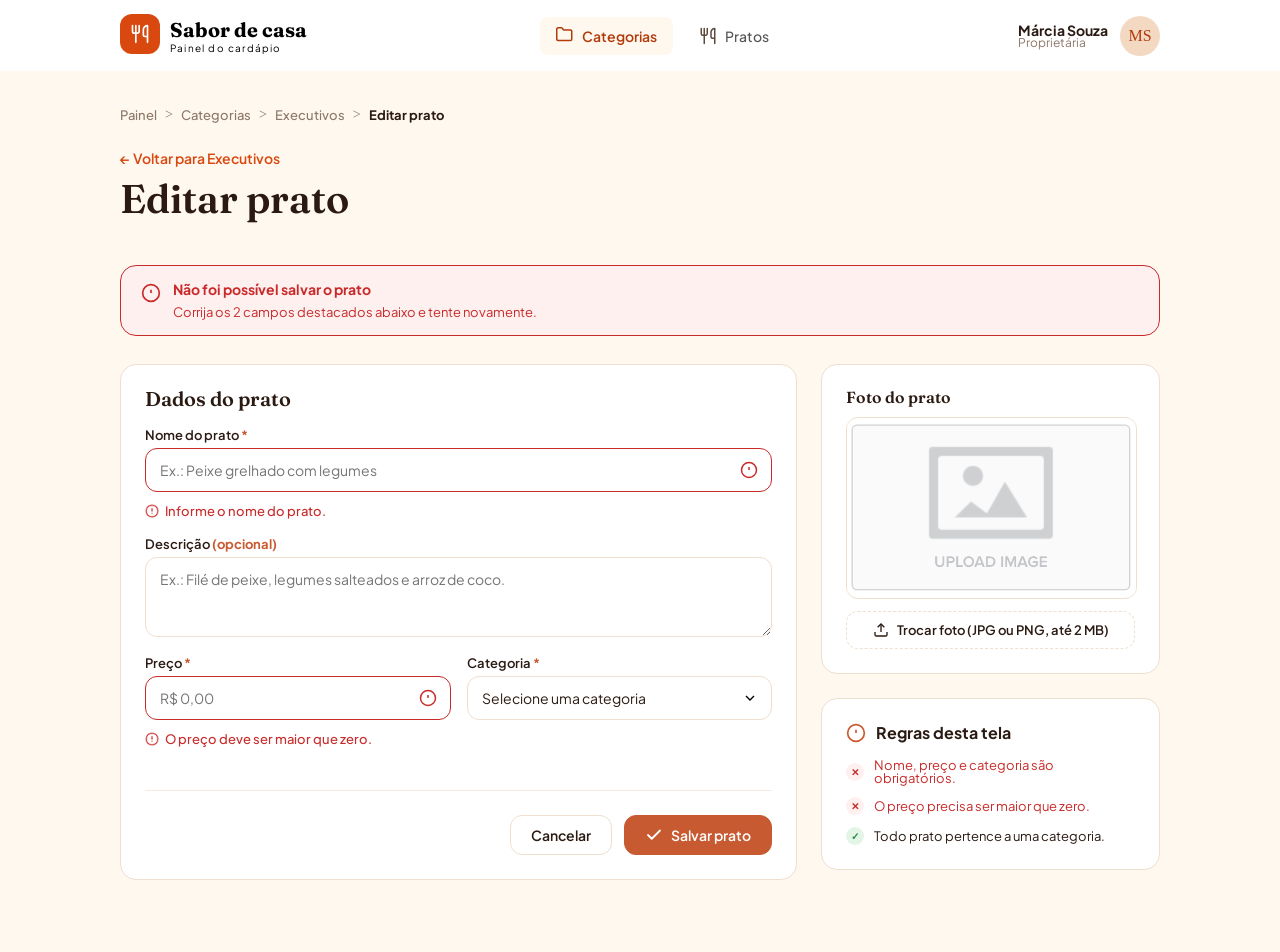
==== editar_prato.html @ 164149b3 "tela edittar prato em inacabada" ====
<!DOCTYPE html>
<html lang="pt-BR">

<head>
    <meta charset="UTF-8">
    <meta name="viewport" content="width=device-width, initial-scale=1.0">
    <title>Sabor de casa</title>
    <link rel="stylesheet" href="styles/reset.css">
    <link rel="stylesheet" href="style.css">
    <link rel="preconnect" href="https://fonts.googleapis.com">
    <link rel="preconnect" href="https://fonts.gstatic.com" crossorigin>
    <link
        href="https://fonts.googleapis.com/css2?family=Fraunces:ital,opsz,wght@0,9..144,100..900;1,9..144,100..900&family=Plus+Jakarta+Sans:ital,wght@0,200..800;1,200..800&display=swap"
        rel="stylesheet">

</head>

<body>
    <header>
        <div class="header_container">
            <div class="header_cabecalho">
                <div class="header_cabecalho_logo">
                    <img class="header_cabecalho_logo_img" src="img/Frame.svg" alt="">
                </div>
                <div class="cabecalho_titulo">
                    <h1>Sabor de casa</h1>
                    <p>Painel do cardápio</p>
                </div>
            </div>

            <div class="header_navegacao">
                <nav>
                    <ul>
                        <!-- Item: Categorias-->
                        <li>
                            <a href="#" class="menu-item ativo">
                                <span class="icone"><img src="img/categorias_icon_color.png" alt=""></span>
                                <span class="texto">Categorias</span>
                            </a>
                        </li>

                        <!-- Item: Pratos-->
                        <li>
                            <a href="#" class="menu-item">
                                <span class="icone"><img src="img/utensils.svg" alt=""></span>
                                <span class="texto">Pratos</span>
                            </a>
                        </li>
                    </ul>
                </nav>
            </div>

            <div class="header_usuario">
                <div>
                    <p class="usuario_nome">Márcia Souza</p>
                    <p class="usuario_cargo">Proprietária</p>
                </div>
                <p class="usuario_foto">MS</p>
            </div>
        </div>
    </header>
    <main>
        <div class="breadcrumb">
            <p class="breadcrumb_item_inativo"><a href="#">Painel</a></p>
            <p class="breadcrumb_divisor">></p>
            <p class="breadcrumb_item_inativo"><a href="index.html">Categorias</a></p>
            <p class="breadcrumb_divisor">></p>
            <p class="breadcrumb_item_inativo"><a href="pratos_categoria.html">Executivos</a></p>
            <p class="breadcrumb_divisor">></p>
            <p class="breadcrumb_item_ativo">Editar prato</p>
        </div>


        <!-- inicio do cabecalho da categoria -->
        <div class="cabecalho-categoria">
            <!-- Lado Esquerdo: Voltar, Foto, Título e Badges -->
            <div class="categoria-info-wrapper">
                <div class="categoria-detalhes">
                    <div class="categoria-textos">
                        <a href="pratos_categoria.html" class="link-voltar">&larr; Voltar para Executivos</a>
                        <h1>Editar prato</h1>
                    </div>
                </div>
            </div>
        </div>
        <!-- fim do cabecalho da categoria -->

        <!-- barra vermelha -->
        <div class="toast-erro">
            <!-- Ícone de alerta SVG -->
            <svg class="toast-icone" viewBox="0 0 24 24" fill="none" stroke="currentColor" stroke-width="2">
                <circle cx="12" cy="12" r="10"></circle>
                <line x1="12" y1="8" x2="12" y2="12"></line>
                <line x1="12" y1="16" x2="12.01" y2="16"></line>
            </svg>

            <!-- Textos do alerta -->
            <div class="toast-conteudo">
                <h4>Não foi possível salvar o prato</h4>
                <p>Corrija os 2 campos destacados abaixo e tente novamente.</p>
            </div>
        </div>
        <!-- fim da barra vermelha -->

        <!-- Formulário para criar/editar prato  -->
        <div class="prato-layout-container">

            <!-- COLUNA ESQUERDA: Formulário de Dados do Prato -->
      <!-- COLUNA ESQUERDA: Formulário de Dados do Prato -->
<div class="card-formulario">
    <h2>Dados do prato</h2>

    <form>
        <!-- Campo: Nome do prato -->
        <div class="form-grupo">
            <label for="nome-prato">Nome do prato <span>*</span></label>
            <div class="input-erro-wrapper">
                <!-- Alterado de value para placeholder -->
                <input type="text" id="nome-prato" placeholder="Ex.: Peixe grelhado com legumes" class="input-erro">
                <svg class="icone-input-erro" viewBox="0 0 24 24" fill="none" stroke="currentColor" stroke-width="2">
                    <circle cx="12" cy="12" r="10"></circle>
                    <line x1="12" y1="8" x2="12" y2="12"></line>
                    <line x1="12" y1="16" x2="12.01" y2="16"></line>
                </svg>
            </div>
            <span class="mensagem-erro">
                <img src="img/icon_alert.png" alt="Alerta" class="icone-mensagem-erro">
                Informe o nome do prato.
            </span>
        </div>

        <!-- Campo: Descrição -->
        <div class="form-grupo">
            <label for="descricao-prato">Descrição <span>(opcional)</span></label>
            <textarea id="descricao-prato" rows="3" placeholder="Ex.: Filé de peixe, legumes salteados e arroz de coco."></textarea>
        </div>

        <!-- Linha Dupla: Preço e Categoria -->
        <div class="form-linha-dupla">
            <!-- Campo: Preço -->
            <div class="form-grupo">
                <label for="preco-prato">Preço <span>*</span></label>
                <div class="input-erro-wrapper">
                    <!-- Alterado de value para placeholder -->
                    <input type="text" id="preco-prato" placeholder="R$ 0,00" class="input-erro">
                    <svg class="icone-input-erro" viewBox="0 0 24 24" fill="none" stroke="currentColor" stroke-width="2">
                        <circle cx="12" cy="12" r="10"></circle>
                        <line x1="12" y1="8" x2="12" y2="12"></line>
                        <line x1="12" y1="16" x2="12.01" y2="16"></line>
                    </svg>
                </div>
                <span class="mensagem-erro">
                    <img src="img/icon_alert.png" alt="Alerta" class="icone-mensagem-erro">
                    O preço deve ser maior que zero.
                </span>
            </div>

            <!-- Campo: Categoria -->
            <div class="form-grupo">
                <label for="categoria-prato">Categoria <span>*</span></label>
                <div class="select-wrapper">
                    <select id="categoria-prato">
                        <option value="" disabled selected>Selecione uma categoria</option>
                        <option value="executivos">Executivos</option>
                        <option value="massas">Massas</option>
                        <option value="sobremesas">Sobremesas</option>
                    </select>
                    <svg class="select-arrow" viewBox="0 0 24 24" fill="none" stroke="currentColor" stroke-width="2">
                        <polyline points="6 9 12 15 18 9"></polyline>
                    </svg>
                </div>
            </div>
        </div>

        <!-- Campo: Disponível hoje -->
        <!-- <div class="form-grupo">
            <label>Disponível hoje</label>
            <div class="toggle-container-prato">
                <label class="switch">
                    <input type="checkbox" checked>
                    <span class="slider round"></span>
                </label>
                <span class="toggle-label-sub">Desligue quando o prato acabar: ele aparece como “Esgotado”.</span>
            </div>
        </div> -->

        <hr class="form-divisor">

        <!-- Botões de Ação -->
        <div class="form-acoes">
            <button type="button" class="btn-cancelar">Cancelar</button>
            <button type="submit" class="btn-salvar">
                <svg class="btn-icone-check" viewBox="0 0 20 20" fill="none" xmlns="http://www.w3.org/2000/svg">
                    <path d="M16.6666 5L7.50001 14.1667L3.33334 10" stroke="currentColor" stroke-width="2" stroke-linecap="round" stroke-linejoin="round"/>
                </svg>
                Salvar prato
            </button>
        </div>
    </form>
</div>

            <!-- COLUNA DIREITA: Foto do Prato e Regras -->
            <div class="coluna-lateral">

                <!-- Card: Foto do Prato -->
                <div class="card-foto">
                    <h3>Foto do prato</h3>
                    <div class="preview-foto-container">
                        <img src="img/weebly_image_sample.png" alt="Foto do prato" class="foto-prato-img">
                    </div>
                    <button type="button" class="btn-trocar-foto">
                        <svg viewBox="0 0 24 24" fill="none" stroke="currentColor" stroke-width="2"
                            style="width:16px;height:16px;">
                            <path d="M21 15v4a2 2 0 0 1-2 2H5a2 2 0 0 1-2-2v-4"></path>
                            <polyline points="17 8 12 3 7 8"></polyline>
                            <line x1="12" y1="3" x2="12" y2="15"></line>
                        </svg>
                        Trocar foto (JPG ou PNG, até 2 MB)
                    </button>
                </div>

                <!-- Card: Regras desta tela -->
                <div class="card-regras">
                    <div class="regras-titulo">
                        <svg viewBox="0 0 24 24" fill="none" stroke="currentColor" stroke-width="2"
                            style="width:20px;height:20px;color:var(--cor-fonte-badge);">
                            <circle cx="12" cy="12" r="10"></circle>
                            <line x1="12" y1="8" x2="12" y2="12"></line>
                            <line x1="12" y1="16" x2="12.01" y2="16"></line>
                        </svg>
                        <h3>Regras desta tela</h3>
                    </div>
                    <ul class="regras-lista">
                        <li class="regra-item invalido">
                            <span class="regra-icone">✕</span> Nome, preço e categoria são obrigatórios.
                        </li>
                        <li class="regra-item invalido">
                            <span class="regra-icone">✕</span> O preço precisa ser maior que zero.
                        </li>
                        <li class="regra-item valido">
                            <span class="regra-icone">✓</span> Todo prato pertence a uma categoria.
                        </li>
                    </ul>
                </div>

            </div>

        </div>
        <!-- fim do formulário -->




    </main>
</body>
---- style.css ----
@import url("styles/header.css");
@import url("styles/breadcumpb.css");
@import url("styles/cabecalho.css");
@import url("styles/indicadores.css");
@import url("styles/busca.css");
@import url("styles/grande_categorias.css");

@import url("styles/toast.css");
@import url("styles/cabecalho_categoria.css");
@import url("styles/cabecalho_filtros.css");
@import url("styles/tabela_categoria_pratos.css");

@import url("styles/nova_categoria.css");

@import url("styles/editar_prato.css");
:root {
  /* Cores Principais / Tema */
  --cor-tomate: #D9480F;
  --cor-tomate-escuro: #B23A0B;
  --cor-cafe: #2A1A12;
  --cor-creme: #FFF8EF;
  --cor-erva: #2B8A3E;
  /*  */
  --cor-button-editar:#FBEFDF;

  /* Estados e Elementos */
  
  --cor-atencao: #F59F00;
  --cor-linha: #EEDFCF;  
  --cor-sucesso:#E3F5E6; 
  --cor-erro-fundo: #FFF0F0;
  
  /* cor da fonte */
  --cor-fonte-breadcumpb-inativo: #8C7868;
  --cor-fonte-descricao: #5C4A3E;
  --cor-fonte-badge: #C85A32;
  --cor-fonte-verde-escuro: #2B8A3E;  
  --cor-fonte-erro: #C92A2A;
}



body{
    background-color: var(--cor-creme);
}

main{
     padding: 36px 120px 72px 120px;
}
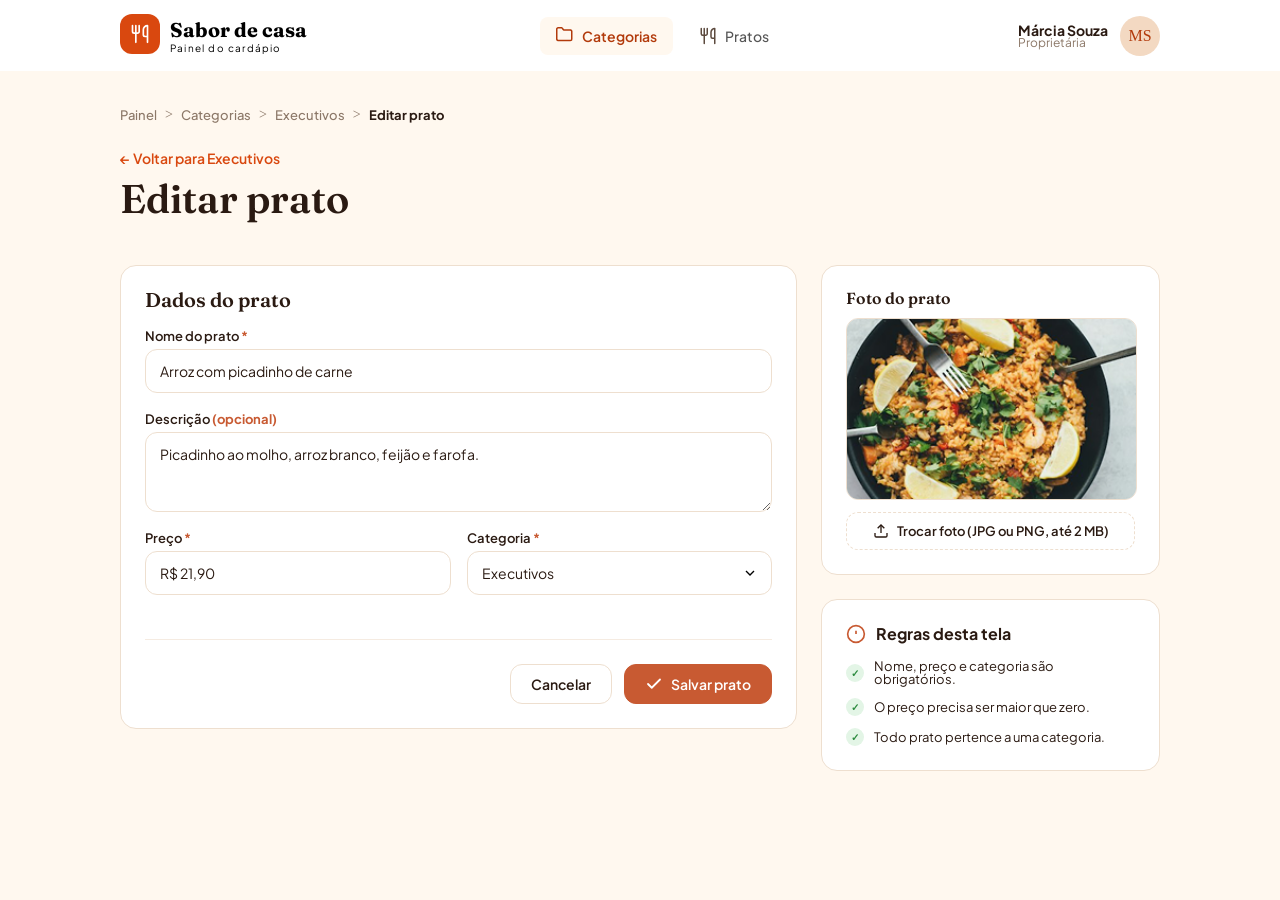
==== commit 1f4b1013: "criado editar prato e novo prato" ====
--- a/editar_prato.html
+++ b/editar_prato.html
@@ -85,95 +85,86 @@
         </div>
         <!-- fim do cabecalho da categoria -->
 
-        <!-- barra vermelha -->
-        <div class="toast-erro">
-            <!-- Ícone de alerta SVG -->
-            <svg class="toast-icone" viewBox="0 0 24 24" fill="none" stroke="currentColor" stroke-width="2">
-                <circle cx="12" cy="12" r="10"></circle>
-                <line x1="12" y1="8" x2="12" y2="12"></line>
-                <line x1="12" y1="16" x2="12.01" y2="16"></line>
-            </svg>
-
-            <!-- Textos do alerta -->
-            <div class="toast-conteudo">
-                <h4>Não foi possível salvar o prato</h4>
-                <p>Corrija os 2 campos destacados abaixo e tente novamente.</p>
-            </div>
-        </div>
-        <!-- fim da barra vermelha -->
+        
 
         <!-- Formulário para criar/editar prato  -->
         <div class="prato-layout-container">
 
             <!-- COLUNA ESQUERDA: Formulário de Dados do Prato -->
-      <!-- COLUNA ESQUERDA: Formulário de Dados do Prato -->
-<div class="card-formulario">
-    <h2>Dados do prato</h2>
-
-    <form>
-        <!-- Campo: Nome do prato -->
-        <div class="form-grupo">
-            <label for="nome-prato">Nome do prato <span>*</span></label>
-            <div class="input-erro-wrapper">
-                <!-- Alterado de value para placeholder -->
-                <input type="text" id="nome-prato" placeholder="Ex.: Peixe grelhado com legumes" class="input-erro">
-                <svg class="icone-input-erro" viewBox="0 0 24 24" fill="none" stroke="currentColor" stroke-width="2">
-                    <circle cx="12" cy="12" r="10"></circle>
-                    <line x1="12" y1="8" x2="12" y2="12"></line>
-                    <line x1="12" y1="16" x2="12.01" y2="16"></line>
-                </svg>
-            </div>
-            <span class="mensagem-erro">
-                <img src="img/icon_alert.png" alt="Alerta" class="icone-mensagem-erro">
-                Informe o nome do prato.
-            </span>
-        </div>
-
-        <!-- Campo: Descrição -->
-        <div class="form-grupo">
-            <label for="descricao-prato">Descrição <span>(opcional)</span></label>
-            <textarea id="descricao-prato" rows="3" placeholder="Ex.: Filé de peixe, legumes salteados e arroz de coco."></textarea>
-        </div>
-
-        <!-- Linha Dupla: Preço e Categoria -->
-        <div class="form-linha-dupla">
-            <!-- Campo: Preço -->
-            <div class="form-grupo">
-                <label for="preco-prato">Preço <span>*</span></label>
-                <div class="input-erro-wrapper">
-                    <!-- Alterado de value para placeholder -->
-                    <input type="text" id="preco-prato" placeholder="R$ 0,00" class="input-erro">
-                    <svg class="icone-input-erro" viewBox="0 0 24 24" fill="none" stroke="currentColor" stroke-width="2">
-                        <circle cx="12" cy="12" r="10"></circle>
-                        <line x1="12" y1="8" x2="12" y2="12"></line>
-                        <line x1="12" y1="16" x2="12.01" y2="16"></line>
-                    </svg>
-                </div>
-                <span class="mensagem-erro">
-                    <img src="img/icon_alert.png" alt="Alerta" class="icone-mensagem-erro">
-                    O preço deve ser maior que zero.
-                </span>
-            </div>
-
-            <!-- Campo: Categoria -->
-            <div class="form-grupo">
-                <label for="categoria-prato">Categoria <span>*</span></label>
-                <div class="select-wrapper">
-                    <select id="categoria-prato">
-                        <option value="" disabled selected>Selecione uma categoria</option>
-                        <option value="executivos">Executivos</option>
-                        <option value="massas">Massas</option>
-                        <option value="sobremesas">Sobremesas</option>
-                    </select>
-                    <svg class="select-arrow" viewBox="0 0 24 24" fill="none" stroke="currentColor" stroke-width="2">
-                        <polyline points="6 9 12 15 18 9"></polyline>
-                    </svg>
-                </div>
-            </div>
-        </div>
-
-        <!-- Campo: Disponível hoje -->
-        <!-- <div class="form-grupo">
+            <!-- COLUNA ESQUERDA: Formulário de Dados do Prato -->
+            <div class="card-formulario">
+                <h2>Dados do prato</h2>
+
+                <form>
+                    <!-- Campo: Nome do prato -->
+                    <div class="form-grupo">
+                        <label for="nome-prato">Nome do prato <span>*</span></label>
+                        <div class="input-erro-wrapper">
+                            <!-- Alterado de value para placeholder -->
+                            <input type="text" id="nome-prato" placeholder="Ex.: Peixe grelhado com legumes"
+                                 value="Arroz com picadinho de carne">
+                            <svg class="icone-input-erro" style="display: none;" viewBox="0 0 24 24" fill="none" stroke="currentColor"
+                                stroke-width="2">
+                                <circle cx="12" cy="12" r="10"></circle>
+                                <line x1="12" y1="8" x2="12" y2="12"></line>
+                                <line x1="12" y1="16" x2="12.01" y2="16"></line>
+                            </svg>
+                        </div>
+                        <span class="mensagem-erro" style="display: none;">
+                            <img src="img/icon_alert.png" alt="Alerta" class="icone-mensagem-erro">
+                            Informe o nome do prato.
+                        </span>
+                    </div>
+
+                    <!-- Campo: Descrição -->
+                    <div class="form-grupo">
+                        <label for="descricao-prato">Descrição <span>(opcional)</span></label>
+                        <textarea id="descricao-prato" rows="3"
+                            placeholder="Ex.: Filé de peixe, legumes salteados e arroz de coco.">Picadinho ao molho, arroz branco, feijão e farofa.</textarea>
+                    </div>
+
+                    <!-- Linha Dupla: Preço e Categoria -->
+                    <div class="form-linha-dupla">
+                        <!-- Campo: Preço -->
+                        <div class="form-grupo">
+                            <label for="preco-prato">Preço <span>*</span></label>
+                            <div class="input-erro-wrapper">
+                                <!-- Alterado de value para placeholder -->
+                                <input type="text" id="preco-prato"
+                                    value="R$ 21,90">
+                                <svg class="icone-input-erro" style="display: none;"  viewBox="0 0 24 24" fill="none" stroke="currentColor"
+                                    stroke-width="2">
+                                    <circle cx="12" cy="12" r="10"></circle>
+                                    <line x1="12" y1="8" x2="12" y2="12"></line>
+                                    <line x1="12" y1="16" x2="12.01" y2="16"></line>
+                                </svg>
+                            </div>
+                            <span class="mensagem-erro" style="display: none;">
+                                <img src="img/icon_alert.png" alt="Alerta" class="icone-mensagem-erro">
+                                O preço deve ser maior que zero.
+                            </span>
+                        </div>
+
+                        <!-- Campo: Categoria -->
+                        <div class="form-grupo">
+                            <label for="categoria-prato">Categoria <span>*</span></label>
+                            <div class="select-wrapper">
+                                <select id="categoria-prato">
+                                    <option value="" disabled>Selecione uma categoria</option>
+                                    <option value="executivos" selected>Executivos</option>
+                                    <option value="massas">Massas</option>
+                                    <option value="sobremesas">Sobremesas</option>
+                                </select>
+                                <svg class="select-arrow" viewBox="0 0 24 24" fill="none" stroke="currentColor"
+                                    stroke-width="2">
+                                    <polyline points="6 9 12 15 18 9"></polyline>
+                                </svg>
+                            </div>
+                        </div>
+                    </div>
+
+                    <!-- Campo: Disponível hoje -->
+                    <!-- <div class="form-grupo">
             <label>Disponível hoje</label>
             <div class="toggle-container-prato">
                 <label class="switch">
@@ -184,20 +175,22 @@
             </div>
         </div> -->
 
-        <hr class="form-divisor">
-
-        <!-- Botões de Ação -->
-        <div class="form-acoes">
-            <button type="button" class="btn-cancelar">Cancelar</button>
-            <button type="submit" class="btn-salvar">
-                <svg class="btn-icone-check" viewBox="0 0 20 20" fill="none" xmlns="http://www.w3.org/2000/svg">
-                    <path d="M16.6666 5L7.50001 14.1667L3.33334 10" stroke="currentColor" stroke-width="2" stroke-linecap="round" stroke-linejoin="round"/>
-                </svg>
-                Salvar prato
-            </button>
-        </div>
-    </form>
-</div>
+                    <hr class="form-divisor">
+
+                    <!-- Botões de Ação -->
+                    <div class="form-acoes">
+                        <button type="button" class="btn-cancelar">Cancelar</button>
+                        <button type="submit" class="btn-salvar">
+                            <svg class="btn-icone-check" viewBox="0 0 20 20" fill="none"
+                                xmlns="http://www.w3.org/2000/svg">
+                                <path d="M16.6666 5L7.50001 14.1667L3.33334 10" stroke="currentColor" stroke-width="2"
+                                    stroke-linecap="round" stroke-linejoin="round" />
+                            </svg>
+                            Salvar prato
+                        </button>
+                    </div>
+                </form>
+            </div>
 
             <!-- COLUNA DIREITA: Foto do Prato e Regras -->
             <div class="coluna-lateral">
@@ -206,7 +199,7 @@
                 <div class="card-foto">
                     <h3>Foto do prato</h3>
                     <div class="preview-foto-container">
-                        <img src="img/weebly_image_sample.png" alt="Foto do prato" class="foto-prato-img">
+                        <img src="img/foto_prato.png" alt="Foto do prato" class="foto-prato-img">
                     </div>
                     <button type="button" class="btn-trocar-foto">
                         <svg viewBox="0 0 24 24" fill="none" stroke="currentColor" stroke-width="2"
@@ -231,11 +224,11 @@
                         <h3>Regras desta tela</h3>
                     </div>
                     <ul class="regras-lista">
-                        <li class="regra-item invalido">
-                            <span class="regra-icone">✕</span> Nome, preço e categoria são obrigatórios.
-                        </li>
-                        <li class="regra-item invalido">
-                            <span class="regra-icone">✕</span> O preço precisa ser maior que zero.
+                        <li class="regra-item valido">
+                            <span class="regra-icone">✓</span> Nome, preço e categoria são obrigatórios.
+                        </li>
+                        <li class="regra-item valido">
+                            <span class="regra-icone">✓</span> O preço precisa ser maior que zero.
                         </li>
                         <li class="regra-item valido">
                             <span class="regra-icone">✓</span> Todo prato pertence a uma categoria.
